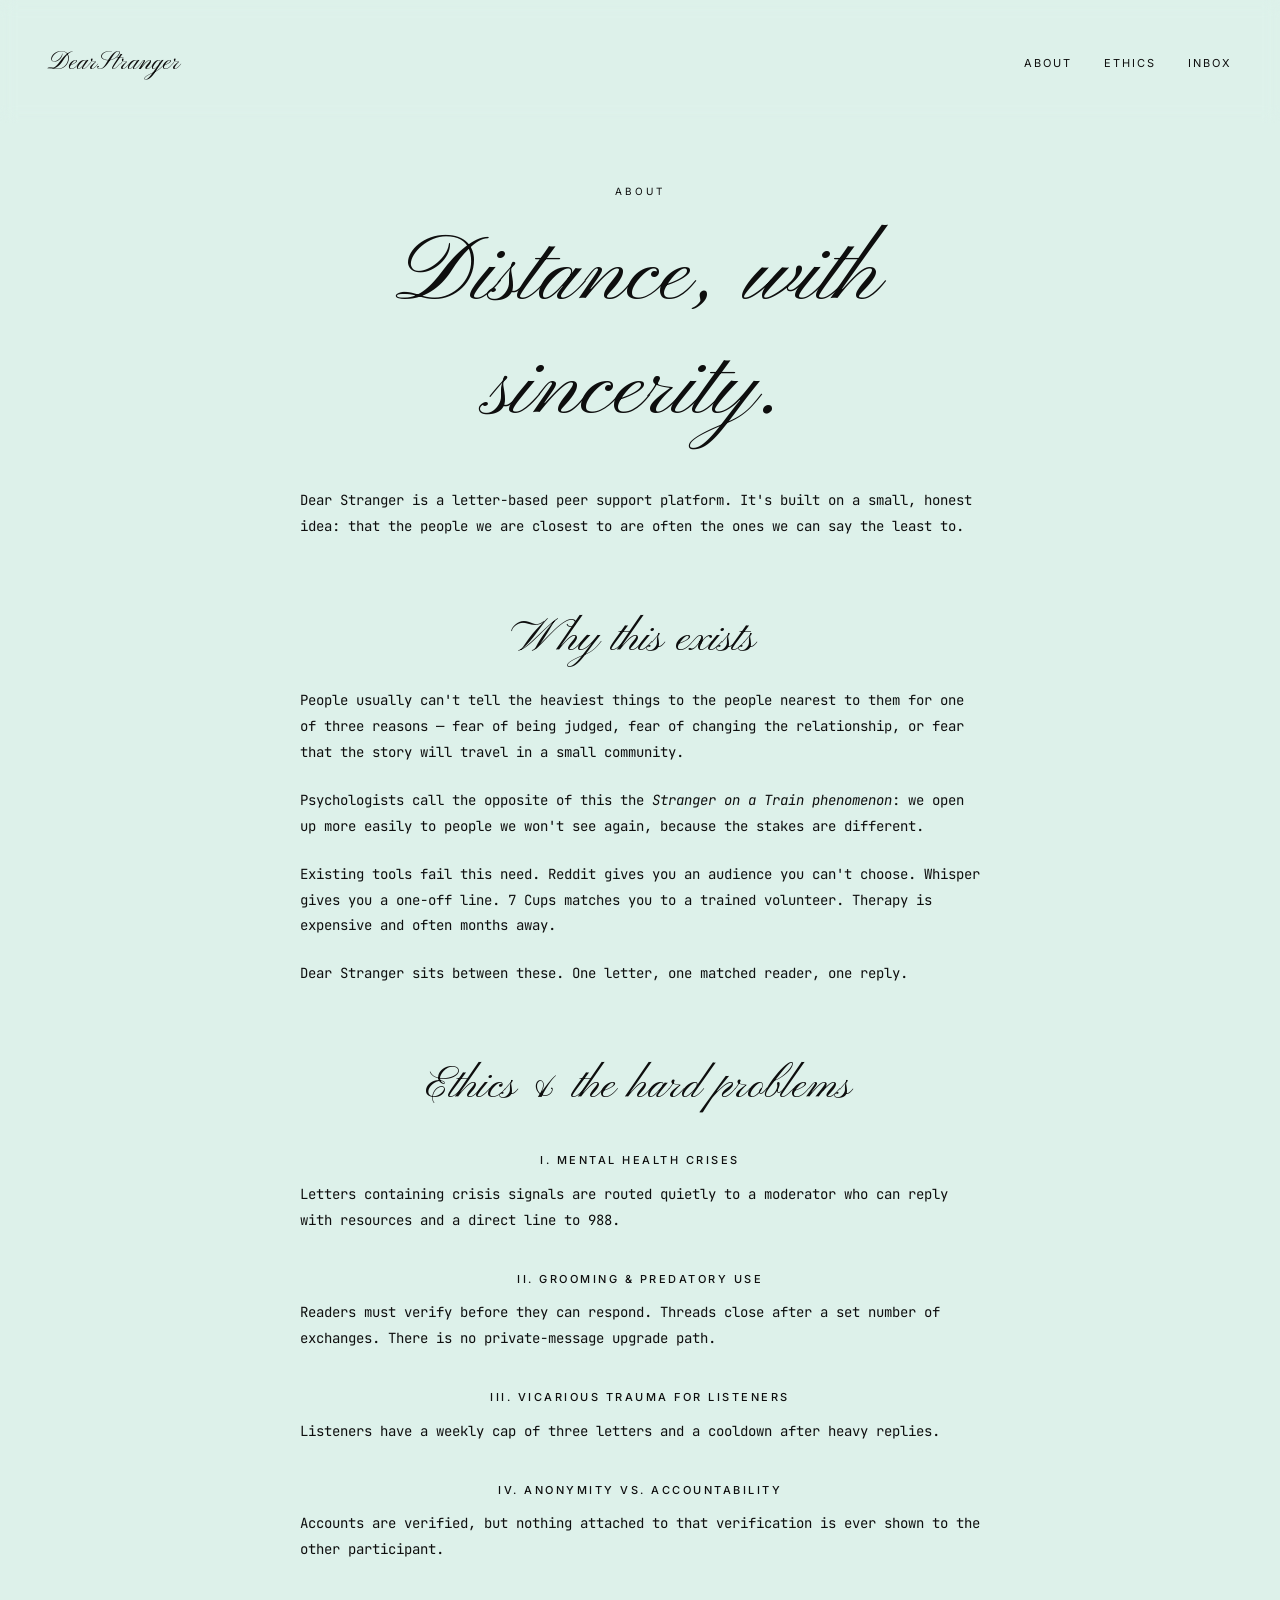
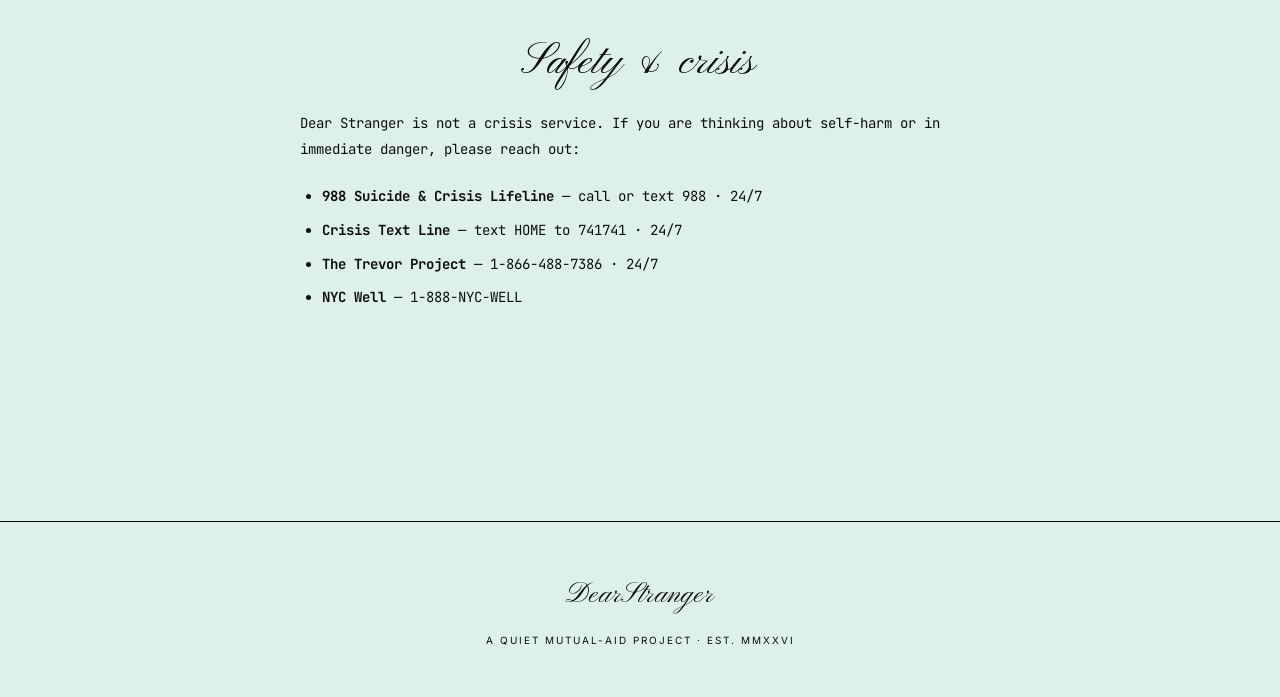
==== about.html @ 9197707f "Add files via upload add prototype%" ====
<!DOCTYPE html>
<html lang="en">
<head>
<meta charset="UTF-8">
<meta name="viewport" content="width=device-width, initial-scale=1.0">
<title>About — Dear Stranger</title>
<link rel="stylesheet" href="style.css">
</head>
<body>
<header class="site-header">
  <div class="nav-inner">
    <a href="index.html" class="brand">DearStranger</a>
    <nav class="nav-links">
      <a href="about.html">About</a>
      <a href="about.html#ethics">Ethics</a>
      <a href="inbox.html">Inbox</a>
    </nav>
  </div>
</header>

<main class="page">
  <div class="prose">
    <div class="page-eyebrow">About</div>
    <h1>Distance, with <em>sincerity</em>.</h1>

    <p>Dear Stranger is a letter-based peer support platform. It's built on a small, honest idea: that the people we are closest to are often the ones we can say the least to.</p>

    <h2>Why this <em>exists</em></h2>
    <p>People usually can't tell the heaviest things to the people nearest to them for one of three reasons — fear of being judged, fear of changing the relationship, or fear that the story will travel in a small community.</p>
    <p>Psychologists call the opposite of this the <em>Stranger on a Train phenomenon</em>: we open up more easily to people we won't see again, because the stakes are different.</p>
    <p>Existing tools fail this need. Reddit gives you an audience you can't choose. Whisper gives you a one-off line. 7 Cups matches you to a trained volunteer. Therapy is expensive and often months away.</p>
    <p>Dear Stranger sits between these. One letter, one matched reader, one reply.</p>

    <h2 id="ethics">Ethics &amp; the <em>hard</em> problems</h2>

    <h3>i. Mental health crises</h3>
    <p>Letters containing crisis signals are routed quietly to a moderator who can reply with resources and a direct line to 988.</p>

    <h3>ii. Grooming &amp; predatory use</h3>
    <p>Readers must verify before they can respond. Threads close after a set number of exchanges. There is no private-message upgrade path.</p>

    <h3>iii. Vicarious trauma for listeners</h3>
    <p>Listeners have a weekly cap of three letters and a cooldown after heavy replies.</p>

    <h3>iv. Anonymity vs. accountability</h3>
    <p>Accounts are verified, but nothing attached to that verification is ever shown to the other participant.</p>

    <h2 id="safety">Safety &amp; <em>crisis</em></h2>
    <p>Dear Stranger is not a crisis service. If you are thinking about self-harm or in immediate danger, please reach out:</p>
    <ul>
      <li><strong>988 Suicide &amp; Crisis Lifeline</strong> — call or text 988 · 24/7</li>
      <li><strong>Crisis Text Line</strong> — text HOME to 741741 · 24/7</li>
      <li><strong>The Trevor Project</strong> — 1-866-488-7386 · 24/7</li>
      <li><strong>NYC Well</strong> — 1-888-NYC-WELL</li>
    </ul>
  </div>
</main>

<footer class="site-footer">
  <div class="footer-inner">
    <div class="script-mark">DearStranger</div>
    <div>A Quiet Mutual-Aid Project · Est. MMXXVI</div>
  </div>
</footer>
</body>
</html>
---- style.css ----
/* Dear Stranger — Minimal mint + mono typewriter */

@import url('https://fonts.googleapis.com/css2?family=JetBrains+Mono:wght@300;400;500&family=Inter:wght@400;500&family=Kapakana:wght@400&display=swap');

:root {
  --mint: #DDF1EA;
  --mint-soft: #E8F5EF;
  --paper: #F8F5E9;
  --paper-warm: #F0EAD6;
  --ink: #0E0E0E;
  --ink-soft: #3A3A3A;
  --ink-faint: #7A7A7A;
  --line: #9FC6BA;
  --line-faint: #C5DCD3;
  --accent: #7A99A7;
  --accent-deep: #4F6A77;
  --mono: "JetBrains Mono", ui-monospace, monospace;
  --sans: "Inter", -apple-system, sans-serif;
  --script: "Kapakana", "Pinyon Script", cursive;
  --max: 1100px;
}

* { box-sizing: border-box; }
html, body { margin: 0; padding: 0; font-family: var(--mono); font-size: 15px; line-height: 1.7; color: var(--ink); background: var(--mint); -webkit-font-smoothing: antialiased; }
a { color: var(--ink); text-decoration: none; border-bottom: 1px solid var(--line); padding-bottom: 1px; transition: all .15s; }
a:hover { border-color: var(--accent-deep); color: var(--accent-deep); }
img, svg { max-width: 100%; display: block; }

.site-header { padding: 36px 48px 32px; position: sticky; top: 0; z-index: 10; backdrop-filter: blur(8px); }
.nav-inner { max-width: 1440px; margin: 0 auto; display: flex; justify-content: space-between; align-items: center; gap: 24px; }
.brand { font-family: var(--script); font-size: 32px; color: var(--ink); border: none; }
.nav-links { display: flex; gap: 32px; font-family: var(--sans); font-size: 11px; letter-spacing: 2px; text-transform: uppercase; }
.nav-links a { border: none; color: var(--ink); }
.nav-links a:hover { color: var(--accent-deep); }
.site-header .search { font-family: var(--sans); font-size: 11px; letter-spacing: 2px; text-transform: uppercase; color: var(--ink); border: none; }

.hero { padding: 80px 32px 120px; text-align: center; }
.hero-inner { max-width: 920px; margin: 0 auto; }
.hero h1 { font-family: var(--script); font-weight: 400; font-size: 180px; line-height: 1; margin: 40px 0 80px; color: var(--ink); letter-spacing: -2px; }
.hero p.lede { font-family: var(--mono); font-size: 15px; max-width: 640px; margin: 0 auto 72px; line-height: 1.85; }
.hero .sub-head { font-family: var(--sans); font-size: 22px; margin: 80px 0 48px; }
.hero-cta { display: flex; gap: 18px; justify-content: center; margin-bottom: 48px; flex-wrap: wrap; }
.hero-envelope { margin: 40px auto 0; max-width: 440px; }

.btn { font-family: var(--sans); font-size: 11px; letter-spacing: 2px; text-transform: uppercase; padding: 14px 28px; border: 1px solid var(--ink); background: transparent; color: var(--ink); cursor: pointer; transition: all .2s; display: inline-flex; align-items: center; gap: 10px; text-decoration: none; }
.btn:hover { background: var(--ink); color: var(--mint); }
.btn.secondary { border: 1px solid var(--line); color: var(--ink-soft); }
.btn.secondary:hover { border-color: var(--ink); color: var(--ink); background: transparent; }
.btn.ghost { border: none; border-bottom: 1px solid var(--ink); padding: 6px 2px; font-size: 10px; }
.btn.ghost:hover { border-bottom-color: var(--accent-deep); color: var(--accent-deep); background: transparent; }

.section { padding: 100px 32px; text-align: center; }
.section.alt { border-top: 1px solid var(--line); border-bottom: 1px solid var(--line); }
.section-inner { max-width: var(--max); margin: 0 auto; }
.section .kicker { font-family: var(--sans); font-size: 11px; letter-spacing: 3px; text-transform: uppercase; margin: 0 0 48px; display: inline-block; }
.section h2 { font-family: var(--script); font-weight: 400; font-size: 110px; margin: 0 0 32px; line-height: 0.95; letter-spacing: -1px; }
.section .sub { font-family: var(--mono); font-size: 14px; margin: 0 auto 80px; max-width: 560px; line-height: 1.85; }

.steps { display: grid; grid-template-columns: repeat(3, 1fr); gap: 56px; text-align: left; max-width: 900px; margin: 0 auto; }
.step .num { font-family: var(--script); font-size: 84px; line-height: 0.85; margin-bottom: 24px; display: block; }
.step h3 { font-family: var(--sans); font-size: 11px; letter-spacing: 2.5px; text-transform: uppercase; font-weight: 500; margin: 0 0 16px; }
.step p { font-family: var(--mono); font-size: 13px; line-height: 1.75; margin: 0; }

.letters-grid { display: grid; grid-template-columns: repeat(3, 1fr); gap: 28px; margin-top: 48px; text-align: left; }
.letter-card { background: var(--paper); border: 1px solid var(--line); padding: 32px 28px 24px; transition: transform .25s; cursor: pointer; display: block; }
.letter-card:nth-child(1) { background: var(--mint-soft); }
.letter-card:nth-child(2) { background: #FFF5E1; }
.letter-card:nth-child(3) { background: #EDEED5; }
.letter-card:hover { transform: translateY(-2px); }
.letter-card .tag { font-family: var(--sans); font-size: 9px; letter-spacing: 2px; text-transform: uppercase; margin-bottom: 16px; display: block; }
.letter-card blockquote { font-family: var(--script); font-size: 28px; margin: 0 0 20px; line-height: 1.2; }
.letter-card .meta { font-family: var(--sans); font-size: 9px; letter-spacing: 1.5px; text-transform: uppercase; border-top: 1px solid var(--ink); padding-top: 12px; display: flex; justify-content: space-between; }

.stationery { background: var(--paper); border: 1px solid var(--line); padding: 48px 52px; background-image: repeating-linear-gradient(to bottom, transparent 0 28px, var(--line-faint) 28px 29px); }
.stationery .salutation { font-family: var(--script); font-size: 44px; margin: 0 0 12px; line-height: 1; }
.stationery textarea { width: 100%; min-height: 300px; border: none; background: transparent; resize: vertical; font-family: var(--mono); font-size: 14px; line-height: 29px; color: var(--ink); outline: none; }
.stationery textarea::placeholder { color: var(--ink-faint); font-style: italic; }
.stationery .signature { font-family: var(--script); font-size: 36px; margin-top: 24px; text-align: right; line-height: 1; }

.filter-group { margin-bottom: 32px; }
.filter-group .label { font-family: var(--sans); font-size: 10px; letter-spacing: 2.5px; text-transform: uppercase; margin-bottom: 14px; display: flex; align-items: center; gap: 12px; }
.filter-group .label::after { content: ""; flex: 1; height: 1px; background: var(--ink); }
.chips { display: flex; flex-wrap: wrap; gap: 8px; }
.chip { font-family: var(--mono); font-size: 13px; padding: 6px 16px; border: 1px solid var(--ink); background: transparent; color: var(--ink); cursor: pointer; transition: all .15s; }
.chip:hover { background: var(--mint-soft); }
.chip.active { background: var(--ink); color: var(--mint); }

.page { max-width: var(--max); margin: 0 auto; padding: 60px 32px 100px; }
.narrow { max-width: 720px; margin: 0 auto; }
.page-eyebrow { font-family: var(--sans); font-size: 10px; letter-spacing: 3px; text-transform: uppercase; margin-bottom: 20px; text-align: center; }
.page-title { font-family: var(--script); font-weight: 400; font-size: 120px; margin: 0 0 64px; line-height: 0.95; text-align: center; letter-spacing: -1px; }
.page-title em, .hero h1 em, .section h2 em, .prose h1 em, .prose h2 em, .confirm h1 em { font-family: var(--script); font-style: normal; }

.write-layout { display: grid; grid-template-columns: 1fr 300px; gap: 56px; max-width: 1080px; margin: 48px auto 0; align-items: start; }
.write-aside { border: 1px solid var(--ink); padding: 26px 24px; font-size: 13px; position: sticky; top: 120px; }
.write-aside h4 { font-family: var(--sans); font-size: 10px; letter-spacing: 2.5px; text-transform: uppercase; font-weight: 500; margin: 0 0 16px; }
.write-aside p, .write-aside li { font-family: var(--mono); font-size: 12px; line-height: 1.65; }
.write-aside ol { padding-left: 18px; margin: 0; }
.write-aside li { margin-bottom: 10px; }
.write-actions { display: flex; justify-content: space-between; align-items: center; margin-top: 28px; padding-top: 24px; border-top: 1px solid var(--ink); }
.write-actions .count { font-family: var(--sans); font-size: 10px; letter-spacing: 2px; text-transform: uppercase; }

.tabs { display: flex; gap: 36px; border-bottom: 1px solid var(--ink); margin-bottom: 32px; justify-content: center; }
.tab { font-family: var(--sans); font-size: 10px; letter-spacing: 2.5px; padding: 14px 0; border: none; border-bottom: 1px solid transparent; color: var(--ink-faint); cursor: pointer; text-transform: uppercase; background: none; }
.tab.active { color: var(--ink); border-bottom-color: var(--ink); }
.tab .count { font-family: var(--script); font-size: 20px; color: var(--ink); margin-left: 4px; line-height: 1; }

.inbox-list { list-style: none; padding: 0; margin: 0; }
.inbox-item { display: grid; grid-template-columns: 48px 1fr auto; gap: 24px; padding: 24px 4px; border-bottom: 1px solid var(--line-faint); align-items: center; cursor: pointer; text-decoration: none; color: inherit; transition: all .15s; }
.inbox-item:hover { background: var(--mint-soft); }
.inbox-item .icon { width: 42px; height: 28px; background: var(--paper); border: 1px solid var(--ink); position: relative; }
.inbox-item .icon::before { content: ''; position: absolute; top: -1px; left: -1px; right: -1px; height: 55%; background: var(--paper-warm); clip-path: polygon(0 0, 100% 0, 50% 100%); border-bottom: 1px solid var(--ink); }
.inbox-item .body .tag-row { font-family: var(--sans); font-size: 9px; letter-spacing: 2px; text-transform: uppercase; margin-bottom: 8px; }
.inbox-item .body .preview { font-family: var(--mono); font-size: 14px; line-height: 1.5; overflow: hidden; text-overflow: ellipsis; display: -webkit-box; -webkit-line-clamp: 1; -webkit-box-orient: vertical; }
.inbox-item .when { font-family: var(--sans); font-size: 9px; letter-spacing: 1.5px; white-space: nowrap; text-transform: uppercase; }
.inbox-item.unread .icon::after { content: ''; position: absolute; right: -6px; top: -3px; width: 7px; height: 7px; background: var(--ink); border-radius: 50%; }

.read-meta { font-family: var(--sans); font-size: 10px; letter-spacing: 2px; text-transform: uppercase; margin-bottom: 28px; display: flex; gap: 12px; justify-content: space-between; padding-bottom: 18px; border-bottom: 1px solid var(--ink); }
.read-meta a { color: var(--ink); border: none; }
.received-letter { margin-bottom: 56px; }
.received-letter .body { font-family: var(--mono); font-size: 14px; line-height: 29px; white-space: pre-wrap; }
.divider-or { display: flex; align-items: center; gap: 22px; font-family: var(--script); font-size: 42px; color: var(--ink); margin: 64px 0 32px; justify-content: center; line-height: 1; }
.divider-or::before, .divider-or::after { content: ''; flex: 1; height: 1px; background: var(--ink); max-width: 200px; }

.site-footer { padding: 56px 32px 48px; border-top: 1px solid var(--ink); font-family: var(--sans); font-size: 10px; letter-spacing: 2px; margin-top: 96px; text-transform: uppercase; text-align: center; }
.footer-inner { max-width: var(--max); margin: 0 auto; display: flex; flex-direction: column; gap: 18px; align-items: center; }
.footer-inner .script-mark { font-family: var(--script); font-size: 36px; letter-spacing: 0; text-transform: none; line-height: 1; }
.footer-inner .links { display: flex; gap: 24px; flex-wrap: wrap; justify-content: center; }
.footer-inner a { border: none; color: var(--ink); }

.confirm { text-align: center; padding: 72px 32px; max-width: 640px; margin: 0 auto; }
.confirm .eyebrow { font-family: var(--sans); font-size: 10px; letter-spacing: 3px; text-transform: uppercase; margin-bottom: 32px; }
.confirm h1 { font-family: var(--script); font-size: 140px; font-weight: 400; margin: 24px 0 32px; line-height: 0.9; letter-spacing: -1px; }
.confirm p { font-family: var(--mono); font-size: 14px; margin: 0 auto 20px; line-height: 1.85; max-width: 440px; }

.prose { max-width: 680px; margin: 0 auto; }
.prose h1 { font-family: var(--script); font-weight: 400; font-size: 120px; margin: 0 0 40px; line-height: 0.95; text-align: center; letter-spacing: -1px; }
.prose h2 { font-family: var(--script); font-weight: 400; font-size: 56px; margin: 72px 0 20px; line-height: 1; text-align: center; }
.prose h3 { font-family: var(--sans); font-size: 11px; font-weight: 500; letter-spacing: 2.5px; text-transform: uppercase; margin: 36px 0 12px; text-align: center; }
.prose p { font-family: var(--mono); font-size: 14px; line-height: 1.85; margin: 0 0 22px; }
.prose ul { padding-left: 22px; }
.prose li { margin-bottom: 10px; line-height: 1.7; font-family: var(--mono); font-size: 14px; }

.envelope-art { position: relative; width: 440px; margin: 0 auto; aspect-ratio: 1.4 / 1; background: var(--paper); border: 1px solid var(--ink); overflow: hidden; }
.envelope-art::before { content: ""; position: absolute; top: -1px; left: -1px; right: -1px; height: 58%; background: var(--paper-warm); clip-path: polygon(0 0, 100% 0, 50% 100%); border-bottom: 1px solid var(--ink); }
.envelope-art::after { content: ""; position: absolute; left: 50%; top: 45%; width: 18px; height: 35%; background: linear-gradient(to bottom, var(--accent), var(--accent-deep)); transform: translateX(-50%); border-radius: 9px 9px 14px 14px; }
.envelope-art .stamp, .envelope-art .address { display: none; }

@media (max-width: 840px) {
  html, body { font-size: 14px; }
  .site-header { padding: 24px 20px 20px; }
  .nav-inner { gap: 16px; flex-wrap: wrap; }
  .nav-links { gap: 14px; font-size: 10px; }
  .hero { padding: 40px 20px 72px; }
  .hero h1 { font-size: 92px; margin: 20px 0 48px; }
  .hero .sub-head { font-size: 18px; margin: 48px 0 32px; }
  .section { padding: 64px 20px; }
  .section h2 { font-size: 64px; }
  .steps { grid-template-columns: 1fr; gap: 36px; }
  .letters-grid { grid-template-columns: 1fr; gap: 18px; }
  .write-layout { grid-template-columns: 1fr; gap: 32px; }
  .write-aside { position: static; order: -1; }
  .stationery { padding: 32px 24px; }
  .page-title { font-size: 72px; margin-bottom: 40px; }
  .prose h1 { font-size: 72px; }
  .prose h2 { font-size: 40px; }
  .confirm { padding: 48px 20px; }
  .confirm h1 { font-size: 76px; }
  .envelope-art { width: 280px; }
  .hero-cta { flex-direction: column; align-items: stretch; max-width: 280px; margin: 0 auto 36px; }
}
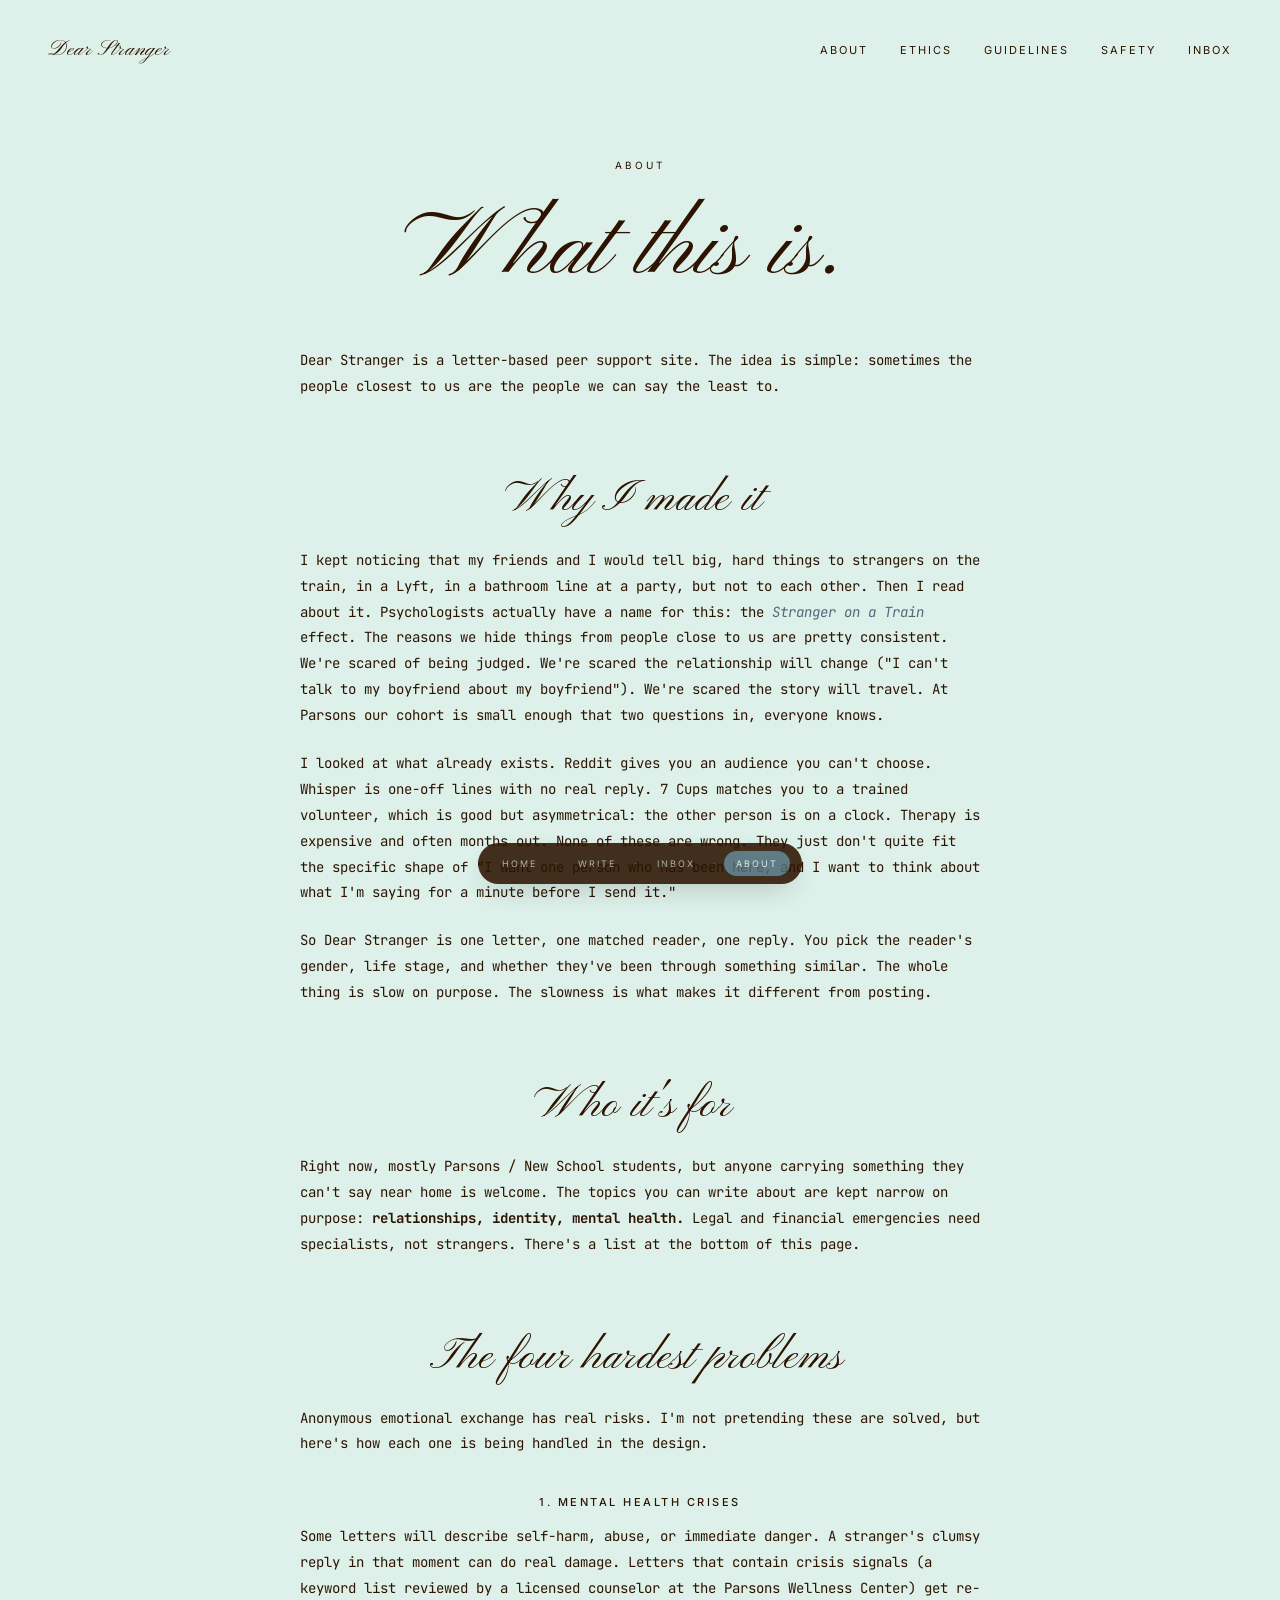
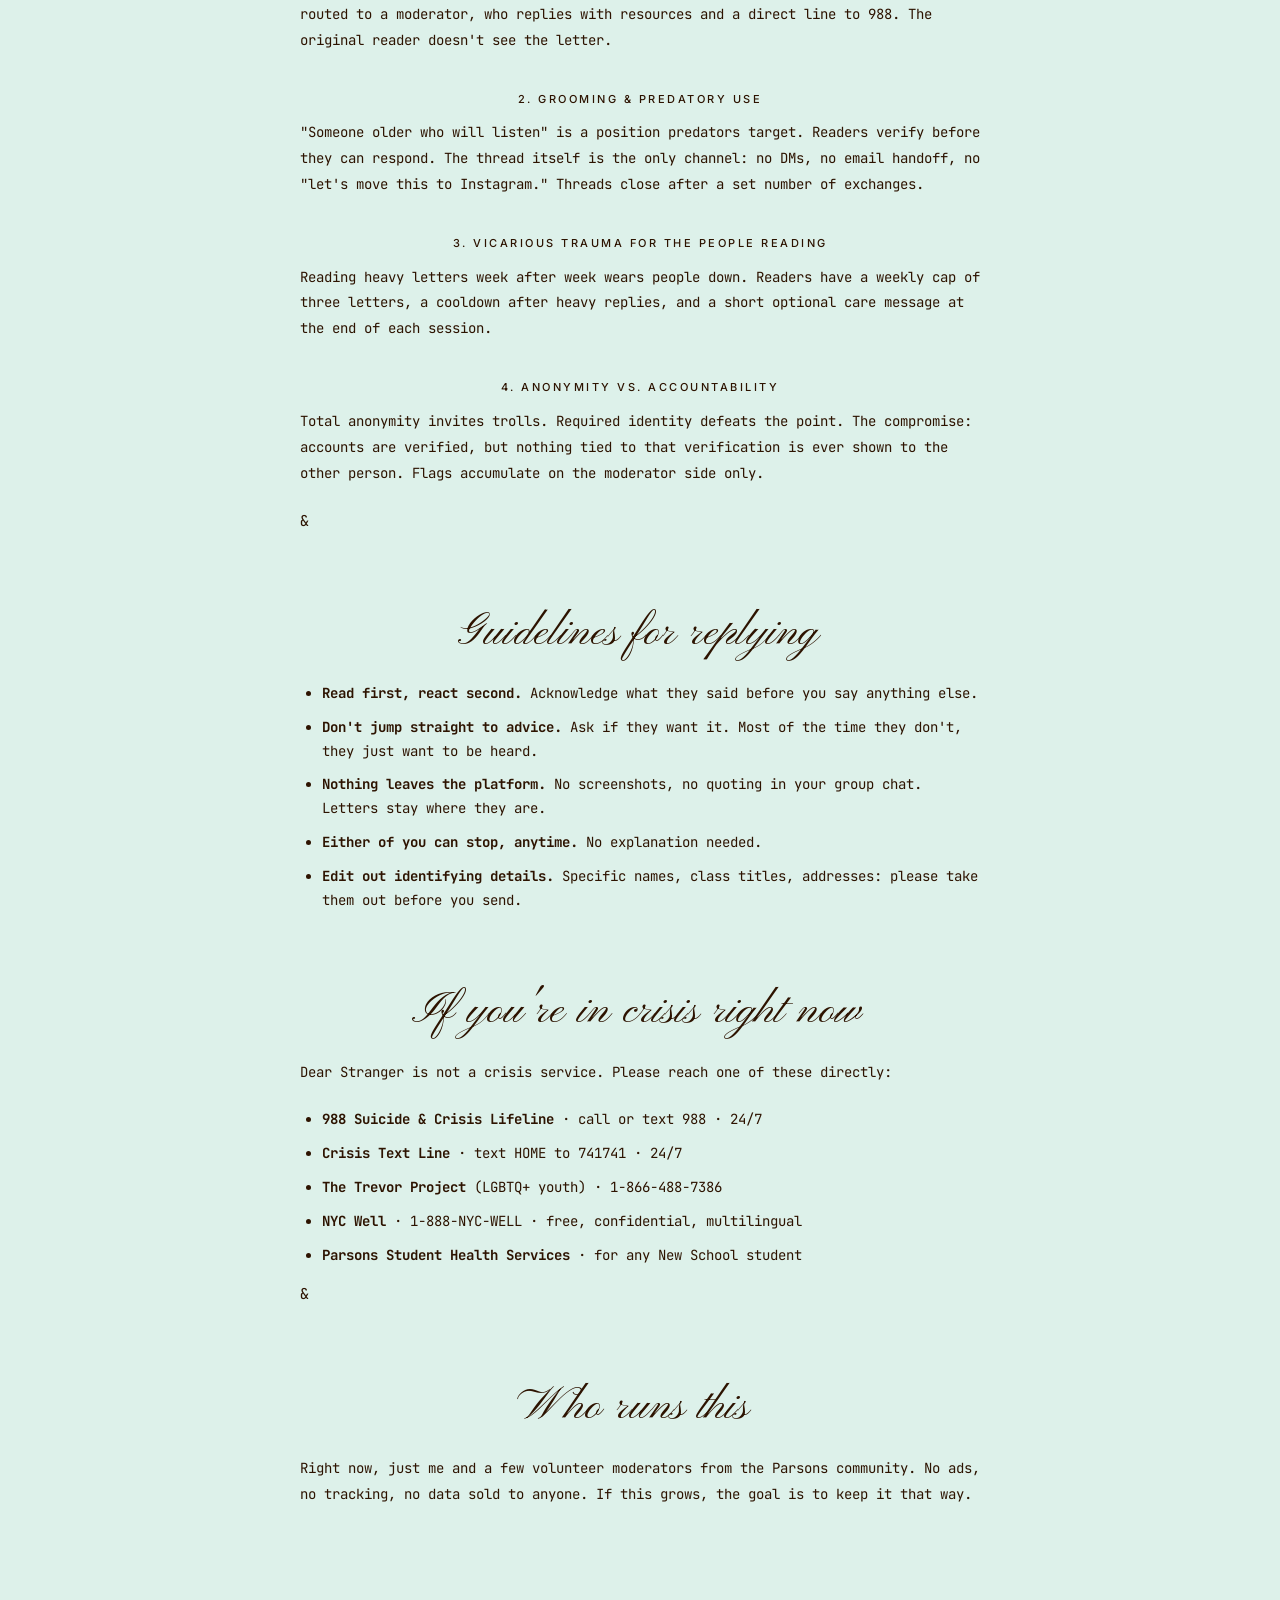
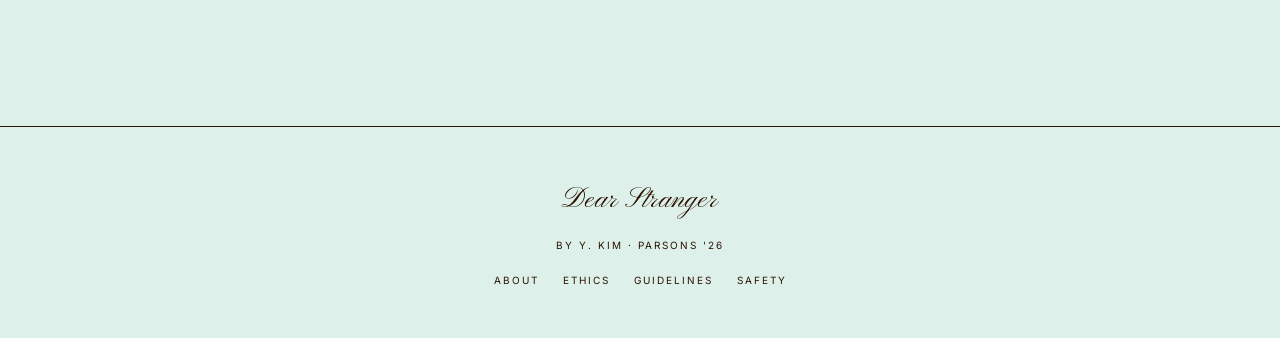
==== commit cfa4a5d8: "Revise About page content and layout Updated content and structure in the About page to improve clar" ====
--- a/about.html
+++ b/about.html
@@ -4,15 +4,18 @@
 <meta charset="UTF-8">
 <meta name="viewport" content="width=device-width, initial-scale=1.0">
 <title>About — Dear Stranger</title>
-<link rel="stylesheet" href="style.css">
+<link rel="stylesheet" href="style.css?v=100">
 </head>
 <body>
+
 <header class="site-header">
   <div class="nav-inner">
-    <a href="index.html" class="brand">DearStranger</a>
+    <a href="index.html" class="brand">Dear Stranger</a>
     <nav class="nav-links">
       <a href="about.html">About</a>
       <a href="about.html#ethics">Ethics</a>
+      <a href="about.html#guidelines">Guidelines</a>
+      <a href="about.html#safety">Safety</a>
       <a href="inbox.html">Inbox</a>
     </nav>
   </div>
@@ -20,47 +23,146 @@
 
 <main class="page">
   <div class="prose">
-    <div class="page-eyebrow">About</div>
-    <h1>Distance, with <em>sincerity</em>.</h1>
+    <div class="page-eyebrow"><span>About</span></div>
+    <h1>What this <em>is</em>.</h1>
 
-    <p>Dear Stranger is a letter-based peer support platform. It's built on a small, honest idea: that the people we are closest to are often the ones we can say the least to.</p>
+    <p>
+      Dear Stranger is a letter-based peer support site. The idea is simple:
+      sometimes the people closest to us are the people we can say the least
+      to.
+    </p>
 
-    <h2>Why this <em>exists</em></h2>
-    <p>People usually can't tell the heaviest things to the people nearest to them for one of three reasons — fear of being judged, fear of changing the relationship, or fear that the story will travel in a small community.</p>
-    <p>Psychologists call the opposite of this the <em>Stranger on a Train phenomenon</em>: we open up more easily to people we won't see again, because the stakes are different.</p>
-    <p>Existing tools fail this need. Reddit gives you an audience you can't choose. Whisper gives you a one-off line. 7 Cups matches you to a trained volunteer. Therapy is expensive and often months away.</p>
-    <p>Dear Stranger sits between these. One letter, one matched reader, one reply.</p>
+    <h2>Why I made it</h2>
+    <p>
+      I kept noticing that my friends and I would tell big, hard things to
+      strangers on the train, in a Lyft, in a bathroom line at a party, but
+      not to each other. Then I read about it. Psychologists actually have a
+      name for this: the <em>Stranger on a Train</em> effect. The reasons we
+      hide things from people close to us are pretty consistent. We're scared
+      of being judged. We're scared the relationship will change ("I can't
+      talk to my boyfriend about my boyfriend"). We're scared the story will
+      travel. At Parsons our cohort is small enough that two questions in,
+      everyone knows.
+    </p>
+    <p>
+      I looked at what already exists. Reddit gives you an audience you
+      can't choose. Whisper is one-off lines with no real reply. 7 Cups
+      matches you to a trained volunteer, which is good but asymmetrical:
+      the other person is on a clock. Therapy is expensive and often months
+      out. None of these are wrong. They just don't quite fit the specific
+      shape of "I want one person who has been here, and I want to think
+      about what I'm saying for a minute before I send it."
+    </p>
+    <p>
+      So Dear Stranger is one letter, one matched reader, one reply. You
+      pick the reader's gender, life stage, and whether they've been through
+      something similar. The whole thing is slow on purpose. The slowness is
+      what makes it different from posting.
+    </p>
 
-    <h2 id="ethics">Ethics &amp; the <em>hard</em> problems</h2>
+    <h2>Who it's for</h2>
+    <p>
+      Right now, mostly Parsons / New School students, but anyone carrying
+      something they can't say near home is welcome. The topics you can
+      write about are kept narrow on purpose: <strong>relationships,
+      identity, mental health.</strong> Legal and financial emergencies
+      need specialists, not strangers. There's a list at the bottom of this
+      page.
+    </p>
 
-    <h3>i. Mental health crises</h3>
-    <p>Letters containing crisis signals are routed quietly to a moderator who can reply with resources and a direct line to 988.</p>
+    <h2 id="ethics">The four hardest problems</h2>
+    <p>
+      Anonymous emotional exchange has real risks. I'm not pretending these
+      are solved, but here's how each one is being handled in the design.
+    </p>
 
-    <h3>ii. Grooming &amp; predatory use</h3>
-    <p>Readers must verify before they can respond. Threads close after a set number of exchanges. There is no private-message upgrade path.</p>
+    <h3>1. Mental health crises</h3>
+    <p>
+      Some letters will describe self-harm, abuse, or immediate danger. A
+      stranger's clumsy reply in that moment can do real damage. Letters
+      that contain crisis signals (a keyword list reviewed by a licensed
+      counselor at the Parsons Wellness Center) get re-routed to a
+      moderator, who replies with resources and a direct line to 988. The
+      original reader doesn't see the letter.
+    </p>
 
-    <h3>iii. Vicarious trauma for listeners</h3>
-    <p>Listeners have a weekly cap of three letters and a cooldown after heavy replies.</p>
+    <h3>2. Grooming &amp; predatory use</h3>
+    <p>
+      "Someone older who will listen" is a position predators target.
+      Readers verify before they can respond. The thread itself is the only
+      channel: no DMs, no email handoff, no "let's move this to Instagram."
+      Threads close after a set number of exchanges.
+    </p>
 
-    <h3>iv. Anonymity vs. accountability</h3>
-    <p>Accounts are verified, but nothing attached to that verification is ever shown to the other participant.</p>
+    <h3>3. Vicarious trauma for the people reading</h3>
+    <p>
+      Reading heavy letters week after week wears people down. Readers have
+      a weekly cap of three letters, a cooldown after heavy replies, and a
+      short optional care message at the end of each session.
+    </p>
 
-    <h2 id="safety">Safety &amp; <em>crisis</em></h2>
-    <p>Dear Stranger is not a crisis service. If you are thinking about self-harm or in immediate danger, please reach out:</p>
+    <h3>4. Anonymity vs. accountability</h3>
+    <p>
+      Total anonymity invites trolls. Required identity defeats the point.
+      The compromise: accounts are verified, but nothing tied to that
+      verification is ever shown to the other person. Flags accumulate on
+      the moderator side only.
+    </p>
+
+    <div class="ornament">&amp;</div>
+
+    <h2 id="guidelines">Guidelines for replying</h2>
     <ul>
-      <li><strong>988 Suicide &amp; Crisis Lifeline</strong> — call or text 988 · 24/7</li>
-      <li><strong>Crisis Text Line</strong> — text HOME to 741741 · 24/7</li>
-      <li><strong>The Trevor Project</strong> — 1-866-488-7386 · 24/7</li>
-      <li><strong>NYC Well</strong> — 1-888-NYC-WELL</li>
+      <li><strong>Read first, react second.</strong> Acknowledge what they said before you say anything else.</li>
+      <li><strong>Don't jump straight to advice.</strong> Ask if they want it. Most of the time they don't, they just want to be heard.</li>
+      <li><strong>Nothing leaves the platform.</strong> No screenshots, no quoting in your group chat. Letters stay where they are.</li>
+      <li><strong>Either of you can stop, anytime.</strong> No explanation needed.</li>
+      <li><strong>Edit out identifying details.</strong> Specific names, class titles, addresses: please take them out before you send.</li>
     </ul>
+
+    <h2 id="safety">If you're in crisis right now</h2>
+    <p>
+      Dear Stranger is not a crisis service. Please reach one of these
+      directly:
+    </p>
+    <ul>
+      <li><strong>988 Suicide &amp; Crisis Lifeline</strong> · call or text 988 · 24/7</li>
+      <li><strong>Crisis Text Line</strong> · text HOME to 741741 · 24/7</li>
+      <li><strong>The Trevor Project</strong> (LGBTQ+ youth) · 1-866-488-7386</li>
+      <li><strong>NYC Well</strong> · 1-888-NYC-WELL · free, confidential, multilingual</li>
+      <li><strong>Parsons Student Health Services</strong> · for any New School student</li>
+    </ul>
+
+    <div class="ornament">&amp;</div>
+
+    <h2>Who runs this</h2>
+    <p>
+      Right now, just me and a few volunteer moderators from the Parsons
+      community. No ads, no tracking, no data sold to anyone. If this grows,
+      the goal is to keep it that way.
+    </p>
   </div>
 </main>
 
 <footer class="site-footer">
   <div class="footer-inner">
-    <div class="script-mark">DearStranger</div>
-    <div>A Quiet Mutual-Aid Project · Est. MMXXVI</div>
+    <div class="script-mark">Dear Stranger</div>
+    <div>By Y. Kim · Parsons '26</div>
+    <div class="links">
+      <a href="about.html">About</a>
+      <a href="about.html#ethics">Ethics</a>
+      <a href="about.html#guidelines">Guidelines</a>
+      <a href="about.html#safety">Safety</a>
+    </div>
   </div>
 </footer>
+
+<nav class="proto-bar">
+  <a href="index.html">Home</a><span class="sep">·</span>
+  <a href="write.html">Write</a><span class="sep">·</span>
+  <a href="inbox.html">Inbox</a><span class="sep">·</span>
+  <a href="about.html" class="current">About</a>
+</nav>
+
 </body>
-</html>+</html>
--- a/style.css
+++ b/style.css
@@ -1,4 +1,7 @@
-/* Dear Stranger — Minimal mint + mono typewriter */
+/* =========================================================
+   Dear Stranger — Minimal mint + mono typewriter
+   Type: Kapakana (script) · JetBrains Mono (body) · Inter (UI)
+   ========================================================= */
 
 @import url('https://fonts.googleapis.com/css2?family=JetBrains+Mono:wght@300;400;500&family=Inter:wght@400;500&family=Kapakana:wght@400&display=swap');
 
@@ -7,165 +10,843 @@
   --mint-soft: #E8F5EF;
   --paper: #F8F5E9;
   --paper-warm: #F0EAD6;
-  --ink: #0E0E0E;
+  --ink: #2D1300;
   --ink-soft: #3A3A3A;
   --ink-faint: #7A7A7A;
+  --ink-whisper: #B0B0B0;
   --line: #9FC6BA;
   --line-faint: #C5DCD3;
   --accent: #7A99A7;
   --accent-deep: #4F6A77;
-  --mono: "JetBrains Mono", ui-monospace, monospace;
-  --sans: "Inter", -apple-system, sans-serif;
+
+  --mono: "JetBrains Mono", ui-monospace, "Courier New", monospace;
+  --sans: "Inter", -apple-system, BlinkMacSystemFont, sans-serif;
   --script: "Kapakana", "Pinyon Script", cursive;
+
   --max: 1100px;
 }
 
 * { box-sizing: border-box; }
-html, body { margin: 0; padding: 0; font-family: var(--mono); font-size: 15px; line-height: 1.7; color: var(--ink); background: var(--mint); -webkit-font-smoothing: antialiased; }
+
+html, body {
+  margin: 0;
+  padding: 0;
+  font-family: var(--mono);
+  font-size: 15px;
+  line-height: 1.7;
+  color: var(--ink);
+  background-color: var(--mint);
+  -webkit-font-smoothing: antialiased;
+  text-rendering: optimizeLegibility;
+}
+
 a { color: var(--ink); text-decoration: none; border-bottom: 1px solid var(--line); padding-bottom: 1px; transition: all .15s; }
 a:hover { border-color: var(--accent-deep); color: var(--accent-deep); }
+
 img, svg { max-width: 100%; display: block; }
 
-.site-header { padding: 36px 48px 32px; position: sticky; top: 0; z-index: 10; backdrop-filter: blur(8px); }
-.nav-inner { max-width: 1440px; margin: 0 auto; display: flex; justify-content: space-between; align-items: center; gap: 24px; }
-.brand { font-family: var(--script); font-size: 32px; color: var(--ink); border: none; }
-.nav-links { display: flex; gap: 32px; font-family: var(--sans); font-size: 11px; letter-spacing: 2px; text-transform: uppercase; }
+/* =========================================================
+   Header — minimal, all caps sans
+   ========================================================= */
+.site-header {
+  padding: 36px 48px 32px;
+  background: transparent;
+  position: sticky;
+  top: 0;
+  z-index: 10;
+  backdrop-filter: blur(8px);
+  -webkit-backdrop-filter: blur(8px);
+}
+.nav-inner {
+  max-width: 1440px;
+  margin: 0 auto;
+  display: flex;
+  justify-content: space-between;
+  align-items: center;
+  gap: 24px;
+}
+.brand {
+  font-family: var(--script);
+  font-size: 28px;
+  letter-spacing: 0;
+  text-transform: none;
+  color: var(--ink);
+  border: none;
+  font-weight: 400;
+  line-height: 1;
+  text-decoration: none;
+}
+.brand:hover { color: var(--accent-deep); }
+.nav-links {
+  display: flex;
+  gap: 32px;
+  font-family: var(--sans);
+  font-size: 11px;
+  letter-spacing: 2px;
+  text-transform: uppercase;
+  font-weight: 400;
+}
 .nav-links a { border: none; color: var(--ink); }
 .nav-links a:hover { color: var(--accent-deep); }
-.site-header .search { font-family: var(--sans); font-size: 11px; letter-spacing: 2px; text-transform: uppercase; color: var(--ink); border: none; }
-
-.hero { padding: 80px 32px 120px; text-align: center; }
+.site-header .search {
+  font-family: var(--sans);
+  font-size: 11px;
+  letter-spacing: 2px;
+  text-transform: uppercase;
+  color: var(--ink);
+  border: none;
+}
+
+/* =========================================================
+   Hero — maximum minimal
+   ========================================================= */
+.hero {
+  padding: 80px 32px 120px;
+  text-align: center;
+  position: relative;
+}
 .hero-inner { max-width: 920px; margin: 0 auto; }
-.hero h1 { font-family: var(--script); font-weight: 400; font-size: 180px; line-height: 1; margin: 40px 0 80px; color: var(--ink); letter-spacing: -2px; }
-.hero p.lede { font-family: var(--mono); font-size: 15px; max-width: 640px; margin: 0 auto 72px; line-height: 1.85; }
-.hero .sub-head { font-family: var(--sans); font-size: 22px; margin: 80px 0 48px; }
-.hero-cta { display: flex; gap: 18px; justify-content: center; margin-bottom: 48px; flex-wrap: wrap; }
-.hero-envelope { margin: 40px auto 0; max-width: 440px; }
-
-.btn { font-family: var(--sans); font-size: 11px; letter-spacing: 2px; text-transform: uppercase; padding: 14px 28px; border: 1px solid var(--ink); background: transparent; color: var(--ink); cursor: pointer; transition: all .2s; display: inline-flex; align-items: center; gap: 10px; text-decoration: none; }
+
+.hero .eyebrow {
+  font-family: var(--sans);
+  font-size: 11px;
+  letter-spacing: 3px;
+  text-transform: uppercase;
+  color: var(--ink);
+  margin-bottom: 60px;
+  display: none;
+}
+
+.hero h1 {
+  font-family: var(--script);
+  font-weight: 400;
+  font-size: 180px;
+  line-height: 1;
+  margin: 40px 0 80px;
+  color: var(--ink);
+  letter-spacing: -2px;
+}
+.hero h1 em {
+  font-family: var(--script);
+  font-style: normal;
+}
+
+.hero .tagline { display: none; }
+
+.hero p.lede {
+  font-family: var(--mono);
+  font-size: 15px;
+  color: var(--ink);
+  max-width: 640px;
+  margin: 0 auto 72px;
+  line-height: 1.85;
+  font-weight: 400;
+}
+
+.hero .sub-head {
+  font-family: var(--sans);
+  font-size: 22px;
+  color: var(--ink);
+  font-weight: 400;
+  margin: 80px 0 48px;
+  letter-spacing: -0.3px;
+}
+
+.hero-cta {
+  display: flex;
+  gap: 18px;
+  flex-wrap: wrap;
+  justify-content: center;
+  margin-bottom: 48px;
+}
+
+.hero-envelope {
+  margin: 40px auto 0;
+  max-width: 440px;
+}
+
+.hero-meta { display: none; }
+
+/* =========================================================
+   Buttons — minimal text links or thin borders
+   ========================================================= */
+.btn {
+  font-family: var(--sans);
+  font-size: 11px;
+  letter-spacing: 2px;
+  text-transform: uppercase;
+  padding: 14px 28px;
+  border-radius: 0;
+  border: 1px solid var(--ink);
+  background: transparent;
+  color: var(--ink);
+  cursor: pointer;
+  transition: all .2s ease;
+  display: inline-flex;
+  align-items: center;
+  gap: 10px;
+  text-decoration: none;
+  font-weight: 400;
+}
 .btn:hover { background: var(--ink); color: var(--mint); }
 .btn.secondary { border: 1px solid var(--line); color: var(--ink-soft); }
 .btn.secondary:hover { border-color: var(--ink); color: var(--ink); background: transparent; }
-.btn.ghost { border: none; border-bottom: 1px solid var(--ink); padding: 6px 2px; font-size: 10px; }
+.btn.ghost {
+  background: transparent;
+  color: var(--ink-soft);
+  border: none;
+  border-bottom: 1px solid var(--ink);
+  padding: 6px 2px;
+  letter-spacing: 2px;
+  font-size: 10px;
+}
 .btn.ghost:hover { border-bottom-color: var(--accent-deep); color: var(--accent-deep); background: transparent; }
 
+/* =========================================================
+   Sections
+   ========================================================= */
 .section { padding: 100px 32px; text-align: center; }
 .section.alt { border-top: 1px solid var(--line); border-bottom: 1px solid var(--line); }
 .section-inner { max-width: var(--max); margin: 0 auto; }
-.section .kicker { font-family: var(--sans); font-size: 11px; letter-spacing: 3px; text-transform: uppercase; margin: 0 0 48px; display: inline-block; }
-.section h2 { font-family: var(--script); font-weight: 400; font-size: 110px; margin: 0 0 32px; line-height: 0.95; letter-spacing: -1px; }
-.section .sub { font-family: var(--mono); font-size: 14px; margin: 0 auto 80px; max-width: 560px; line-height: 1.85; }
-
+
+.section .kicker {
+  font-family: var(--sans);
+  font-size: 11px;
+  letter-spacing: 3px;
+  text-transform: uppercase;
+  color: var(--ink);
+  margin: 0 0 48px;
+  font-weight: 400;
+  display: inline-block;
+}
+.section h2 {
+  font-family: var(--script);
+  font-weight: 400;
+  font-size: 110px;
+  margin: 0 0 32px;
+  line-height: 0.95;
+  color: var(--ink);
+  letter-spacing: -1px;
+}
+.section h2 em { font-family: var(--script); font-style: normal; }
+.section .sub {
+  font-family: var(--mono);
+  font-size: 14px;
+  color: var(--ink);
+  margin: 0 auto 80px;
+  max-width: 560px;
+  line-height: 1.85;
+  font-weight: 400;
+}
+
+/* Steps */
 .steps { display: grid; grid-template-columns: repeat(3, 1fr); gap: 56px; text-align: left; max-width: 900px; margin: 0 auto; }
-.step .num { font-family: var(--script); font-size: 84px; line-height: 0.85; margin-bottom: 24px; display: block; }
-.step h3 { font-family: var(--sans); font-size: 11px; letter-spacing: 2.5px; text-transform: uppercase; font-weight: 500; margin: 0 0 16px; }
-.step p { font-family: var(--mono); font-size: 13px; line-height: 1.75; margin: 0; }
-
-.letters-grid { display: grid; grid-template-columns: repeat(3, 1fr); gap: 28px; margin-top: 48px; text-align: left; }
-.letter-card { background: var(--paper); border: 1px solid var(--line); padding: 32px 28px 24px; transition: transform .25s; cursor: pointer; display: block; }
+.step { padding: 0; position: relative; }
+.step .num {
+  font-family: var(--script);
+  font-size: 84px;
+  color: var(--ink);
+  line-height: 0.85;
+  margin-bottom: 24px;
+  display: block;
+  font-weight: 400;
+}
+.step h3 {
+  font-family: var(--sans);
+  font-size: 11px;
+  letter-spacing: 2.5px;
+  text-transform: uppercase;
+  font-weight: 500;
+  margin: 0 0 16px;
+  color: var(--ink);
+}
+.step p {
+  font-family: var(--mono);
+  font-size: 13px;
+  color: var(--ink);
+  margin: 0;
+  line-height: 1.75;
+  font-weight: 400;
+}
+
+/* =========================================================
+   Letter cards — minimal pastel tea-card feel
+   ========================================================= */
+.letters-grid {
+  display: grid;
+  grid-template-columns: repeat(3, 1fr);
+  gap: 28px;
+  margin-top: 48px;
+  text-align: left;
+}
+.letter-card {
+  background: var(--paper);
+  border: 1px solid var(--line);
+  padding: 32px 28px 24px;
+  position: relative;
+  transition: all .25s ease;
+  cursor: pointer;
+  display: block;
+  border-radius: 0;
+}
 .letter-card:nth-child(1) { background: var(--mint-soft); }
 .letter-card:nth-child(2) { background: #FFF5E1; }
 .letter-card:nth-child(3) { background: #EDEED5; }
-.letter-card:hover { transform: translateY(-2px); }
-.letter-card .tag { font-family: var(--sans); font-size: 9px; letter-spacing: 2px; text-transform: uppercase; margin-bottom: 16px; display: block; }
-.letter-card blockquote { font-family: var(--script); font-size: 28px; margin: 0 0 20px; line-height: 1.2; }
-.letter-card .meta { font-family: var(--sans); font-size: 9px; letter-spacing: 1.5px; text-transform: uppercase; border-top: 1px solid var(--ink); padding-top: 12px; display: flex; justify-content: space-between; }
-
-.stationery { background: var(--paper); border: 1px solid var(--line); padding: 48px 52px; background-image: repeating-linear-gradient(to bottom, transparent 0 28px, var(--line-faint) 28px 29px); }
-.stationery .salutation { font-family: var(--script); font-size: 44px; margin: 0 0 12px; line-height: 1; }
-.stationery textarea { width: 100%; min-height: 300px; border: none; background: transparent; resize: vertical; font-family: var(--mono); font-size: 14px; line-height: 29px; color: var(--ink); outline: none; }
+.letter-card:hover {
+  transform: translateY(-2px);
+}
+.letter-card .tag {
+  font-family: var(--sans);
+  font-size: 9px;
+  letter-spacing: 2px;
+  text-transform: uppercase;
+  color: var(--ink);
+  margin-bottom: 16px;
+  display: block;
+  font-weight: 400;
+}
+.letter-card blockquote {
+  font-family: var(--script);
+  font-size: 28px;
+  color: var(--ink);
+  margin: 0 0 20px;
+  line-height: 1.2;
+  font-weight: 400;
+}
+.letter-card .meta {
+  font-family: var(--sans);
+  font-size: 9px;
+  color: var(--ink);
+  letter-spacing: 1.5px;
+  text-transform: uppercase;
+  border-top: 1px solid var(--ink);
+  padding-top: 12px;
+  display: flex;
+  justify-content: space-between;
+  font-weight: 400;
+}
+
+/* =========================================================
+   Stationery
+   ========================================================= */
+.stationery {
+  background: var(--paper);
+  border: 1px solid var(--line);
+  padding: 48px 52px;
+  position: relative;
+  background-image: repeating-linear-gradient(
+    to bottom,
+    transparent 0 28px,
+    var(--line-faint) 28px 29px
+  );
+}
+.stationery .salutation {
+  font-family: var(--script);
+  font-size: 44px;
+  color: var(--ink);
+  margin: 0 0 12px;
+  line-height: 1;
+}
+.stationery textarea {
+  width: 100%;
+  min-height: 300px;
+  border: none;
+  background: transparent;
+  resize: vertical;
+  font-family: var(--mono);
+  font-size: 14px;
+  line-height: 29px;
+  color: var(--ink);
+  outline: none;
+  padding: 0;
+}
 .stationery textarea::placeholder { color: var(--ink-faint); font-style: italic; }
-.stationery .signature { font-family: var(--script); font-size: 36px; margin-top: 24px; text-align: right; line-height: 1; }
-
+.stationery .signature {
+  font-family: var(--script);
+  font-size: 36px;
+  color: var(--ink);
+  margin-top: 24px;
+  text-align: right;
+  line-height: 1;
+}
+
+/* =========================================================
+   Filter chips — no borders, just text
+   ========================================================= */
 .filter-group { margin-bottom: 32px; }
-.filter-group .label { font-family: var(--sans); font-size: 10px; letter-spacing: 2.5px; text-transform: uppercase; margin-bottom: 14px; display: flex; align-items: center; gap: 12px; }
+.filter-group .label {
+  font-family: var(--sans);
+  font-size: 10px;
+  letter-spacing: 2.5px;
+  text-transform: uppercase;
+  color: var(--ink);
+  margin-bottom: 14px;
+  display: flex;
+  align-items: center;
+  gap: 12px;
+  font-weight: 400;
+}
 .filter-group .label::after { content: ""; flex: 1; height: 1px; background: var(--ink); }
+
 .chips { display: flex; flex-wrap: wrap; gap: 8px; }
-.chip { font-family: var(--mono); font-size: 13px; padding: 6px 16px; border: 1px solid var(--ink); background: transparent; color: var(--ink); cursor: pointer; transition: all .15s; }
+.chip {
+  font-family: var(--mono);
+  font-size: 13px;
+  padding: 6px 16px;
+  border: 1px solid var(--ink);
+  border-radius: 0;
+  background: transparent;
+  color: var(--ink);
+  cursor: pointer;
+  transition: all .15s;
+  font-weight: 400;
+}
 .chip:hover { background: var(--mint-soft); }
 .chip.active { background: var(--ink); color: var(--mint); }
 
+/* =========================================================
+   Layout
+   ========================================================= */
 .page { max-width: var(--max); margin: 0 auto; padding: 60px 32px 100px; }
 .narrow { max-width: 720px; margin: 0 auto; }
-.page-eyebrow { font-family: var(--sans); font-size: 10px; letter-spacing: 3px; text-transform: uppercase; margin-bottom: 20px; text-align: center; }
-.page-title { font-family: var(--script); font-weight: 400; font-size: 120px; margin: 0 0 64px; line-height: 0.95; text-align: center; letter-spacing: -1px; }
-.page-title em, .hero h1 em, .section h2 em, .prose h1 em, .prose h2 em, .confirm h1 em { font-family: var(--script); font-style: normal; }
-
-.write-layout { display: grid; grid-template-columns: 1fr 300px; gap: 56px; max-width: 1080px; margin: 48px auto 0; align-items: start; }
-.write-aside { border: 1px solid var(--ink); padding: 26px 24px; font-size: 13px; position: sticky; top: 120px; }
-.write-aside h4 { font-family: var(--sans); font-size: 10px; letter-spacing: 2.5px; text-transform: uppercase; font-weight: 500; margin: 0 0 16px; }
-.write-aside p, .write-aside li { font-family: var(--mono); font-size: 12px; line-height: 1.65; }
-.write-aside ol { padding-left: 18px; margin: 0; }
-.write-aside li { margin-bottom: 10px; }
-.write-actions { display: flex; justify-content: space-between; align-items: center; margin-top: 28px; padding-top: 24px; border-top: 1px solid var(--ink); }
-.write-actions .count { font-family: var(--sans); font-size: 10px; letter-spacing: 2px; text-transform: uppercase; }
-
+
+.page-eyebrow {
+  font-family: var(--sans);
+  font-size: 10px;
+  letter-spacing: 3px;
+  text-transform: uppercase;
+  color: var(--ink);
+  margin-bottom: 20px;
+  text-align: center;
+  font-weight: 400;
+}
+.page-title {
+  font-family: var(--script);
+  font-weight: 400;
+  font-size: 120px;
+  margin: 0 0 64px;
+  line-height: 0.95;
+  text-align: center;
+  color: var(--ink);
+  letter-spacing: -1px;
+}
+.page-title em { font-family: var(--script); font-style: normal; }
+
+.write-layout {
+  display: grid;
+  grid-template-columns: 1fr 300px;
+  gap: 56px;
+  max-width: 1080px;
+  margin: 48px auto 0;
+  align-items: start;
+}
+.write-aside {
+  background: transparent;
+  border: 1px solid var(--ink);
+  padding: 26px 24px;
+  border-radius: 0;
+  font-size: 13px;
+  position: sticky;
+  top: 120px;
+}
+.write-aside h4 {
+  font-family: var(--sans);
+  font-size: 10px;
+  letter-spacing: 2.5px;
+  text-transform: uppercase;
+  font-weight: 500;
+  margin: 0 0 16px;
+}
+.write-aside p { color: var(--ink); margin: 0 0 12px; line-height: 1.7; font-family: var(--mono); font-size: 12px; }
+.write-aside ol { padding-left: 18px; color: var(--ink); margin: 0; }
+.write-aside li { margin-bottom: 10px; font-size: 12px; line-height: 1.65; font-family: var(--mono); }
+
+.write-actions {
+  display: flex;
+  justify-content: space-between;
+  align-items: center;
+  margin-top: 28px;
+  padding-top: 24px;
+  border-top: 1px solid var(--ink);
+}
+.write-actions .count {
+  font-family: var(--sans);
+  font-size: 10px;
+  letter-spacing: 2px;
+  text-transform: uppercase;
+  color: var(--ink);
+}
+
+/* =========================================================
+   Inbox
+   ========================================================= */
 .tabs { display: flex; gap: 36px; border-bottom: 1px solid var(--ink); margin-bottom: 32px; justify-content: center; }
-.tab { font-family: var(--sans); font-size: 10px; letter-spacing: 2.5px; padding: 14px 0; border: none; border-bottom: 1px solid transparent; color: var(--ink-faint); cursor: pointer; text-transform: uppercase; background: none; }
+.tab {
+  font-family: var(--sans);
+  font-size: 10px;
+  letter-spacing: 2.5px;
+  padding: 14px 0;
+  border-bottom: 1px solid transparent;
+  color: var(--ink-faint);
+  cursor: pointer;
+  text-transform: uppercase;
+  transition: all .15s;
+  background: none;
+  border-top: none;
+  border-left: none;
+  border-right: none;
+  font-weight: 400;
+}
 .tab.active { color: var(--ink); border-bottom-color: var(--ink); }
-.tab .count { font-family: var(--script); font-size: 20px; color: var(--ink); margin-left: 4px; line-height: 1; }
+.tab:hover { color: var(--ink); }
+.tab .count {
+  font-family: var(--script);
+  font-size: 20px;
+  color: var(--ink);
+  letter-spacing: 0;
+  margin-left: 4px;
+  line-height: 1;
+}
 
 .inbox-list { list-style: none; padding: 0; margin: 0; }
-.inbox-item { display: grid; grid-template-columns: 48px 1fr auto; gap: 24px; padding: 24px 4px; border-bottom: 1px solid var(--line-faint); align-items: center; cursor: pointer; text-decoration: none; color: inherit; transition: all .15s; }
+.inbox-item {
+  display: grid;
+  grid-template-columns: 48px 1fr auto;
+  gap: 24px;
+  padding: 24px 4px;
+  border-bottom: 1px solid var(--line-faint);
+  align-items: center;
+  cursor: pointer;
+  text-decoration: none;
+  color: inherit;
+  transition: all .15s;
+}
 .inbox-item:hover { background: var(--mint-soft); }
-.inbox-item .icon { width: 42px; height: 28px; background: var(--paper); border: 1px solid var(--ink); position: relative; }
-.inbox-item .icon::before { content: ''; position: absolute; top: -1px; left: -1px; right: -1px; height: 55%; background: var(--paper-warm); clip-path: polygon(0 0, 100% 0, 50% 100%); border-bottom: 1px solid var(--ink); }
-.inbox-item .body .tag-row { font-family: var(--sans); font-size: 9px; letter-spacing: 2px; text-transform: uppercase; margin-bottom: 8px; }
-.inbox-item .body .preview { font-family: var(--mono); font-size: 14px; line-height: 1.5; overflow: hidden; text-overflow: ellipsis; display: -webkit-box; -webkit-line-clamp: 1; -webkit-box-orient: vertical; }
-.inbox-item .when { font-family: var(--sans); font-size: 9px; letter-spacing: 1.5px; white-space: nowrap; text-transform: uppercase; }
-.inbox-item.unread .icon::after { content: ''; position: absolute; right: -6px; top: -3px; width: 7px; height: 7px; background: var(--ink); border-radius: 50%; }
-
-.read-meta { font-family: var(--sans); font-size: 10px; letter-spacing: 2px; text-transform: uppercase; margin-bottom: 28px; display: flex; gap: 12px; justify-content: space-between; padding-bottom: 18px; border-bottom: 1px solid var(--ink); }
-.read-meta a { color: var(--ink); border: none; }
+.inbox-item .icon {
+  width: 42px;
+  height: 28px;
+  background: url("data:image/svg+xml;utf8,<svg xmlns='http://www.w3.org/2000/svg' viewBox='0 0 42 28'><rect x='0.5' y='0.5' width='41' height='27' fill='none' stroke='%232D1300' stroke-width='1'/><path d='M 0.5 0.5 L 21 15.5 L 41.5 0.5 Z' fill='none' stroke='%232D1300' stroke-width='1' stroke-linejoin='round'/></svg>") center/contain no-repeat;
+  border: none;
+  position: relative;
+}
+.inbox-item .icon::before { content: none; }
+.inbox-item .body { min-width: 0; }
+.inbox-item .body .tag-row {
+  font-family: var(--sans);
+  font-size: 9px;
+  letter-spacing: 2px;
+  text-transform: uppercase;
+  color: var(--ink);
+  margin-bottom: 8px;
+  font-weight: 400;
+}
+.inbox-item .body .preview {
+  font-family: var(--mono);
+  font-size: 14px;
+  color: var(--ink);
+  line-height: 1.5;
+  overflow: hidden;
+  text-overflow: ellipsis;
+  display: -webkit-box;
+  -webkit-line-clamp: 1;
+  -webkit-box-orient: vertical;
+}
+.inbox-item .when {
+  font-family: var(--sans);
+  font-size: 9px;
+  letter-spacing: 1.5px;
+  color: var(--ink);
+  white-space: nowrap;
+  text-transform: uppercase;
+}
+.inbox-item.unread .icon::after {
+  content: '';
+  position: absolute;
+  right: -6px; top: -3px;
+  width: 7px; height: 7px;
+  background: var(--ink);
+  border-radius: 50%;
+}
+
+/* =========================================================
+   Read
+   ========================================================= */
+.read-meta {
+  font-family: var(--sans);
+  font-size: 10px;
+  letter-spacing: 2px;
+  text-transform: uppercase;
+  color: var(--ink);
+  margin-bottom: 28px;
+  display: flex;
+  gap: 12px;
+  justify-content: space-between;
+  padding-bottom: 18px;
+  border-bottom: 1px solid var(--ink);
+}
+.read-meta a { color: var(--ink); cursor: pointer; border: none; }
 .received-letter { margin-bottom: 56px; }
-.received-letter .body { font-family: var(--mono); font-size: 14px; line-height: 29px; white-space: pre-wrap; }
-.divider-or { display: flex; align-items: center; gap: 22px; font-family: var(--script); font-size: 42px; color: var(--ink); margin: 64px 0 32px; justify-content: center; line-height: 1; }
-.divider-or::before, .divider-or::after { content: ''; flex: 1; height: 1px; background: var(--ink); max-width: 200px; }
-
-.site-footer { padding: 56px 32px 48px; border-top: 1px solid var(--ink); font-family: var(--sans); font-size: 10px; letter-spacing: 2px; margin-top: 96px; text-transform: uppercase; text-align: center; }
-.footer-inner { max-width: var(--max); margin: 0 auto; display: flex; flex-direction: column; gap: 18px; align-items: center; }
-.footer-inner .script-mark { font-family: var(--script); font-size: 36px; letter-spacing: 0; text-transform: none; line-height: 1; }
+.received-letter .body {
+  font-family: var(--mono);
+  font-size: 14px;
+  line-height: 29px;
+  color: var(--ink);
+  white-space: pre-wrap;
+}
+
+.divider-or {
+  display: flex;
+  align-items: center;
+  gap: 22px;
+  font-family: var(--script);
+  font-size: 42px;
+  color: var(--ink);
+  margin: 64px 0 32px;
+  letter-spacing: 0;
+  justify-content: center;
+  line-height: 1;
+}
+.divider-or::before, .divider-or::after {
+  content: ''; flex: 1; height: 1px; background: var(--ink); max-width: 200px;
+}
+
+/* =========================================================
+   Footer
+   ========================================================= */
+.site-footer {
+  padding: 56px 32px 48px;
+  border-top: 1px solid var(--ink);
+  background: transparent;
+  font-family: var(--sans);
+  font-size: 10px;
+  letter-spacing: 2px;
+  color: var(--ink);
+  margin-top: 96px;
+  text-transform: uppercase;
+  text-align: center;
+}
+.footer-inner {
+  max-width: var(--max);
+  margin: 0 auto;
+  display: flex;
+  flex-direction: column;
+  gap: 18px;
+  align-items: center;
+}
+.footer-inner .script-mark {
+  font-family: var(--script);
+  font-size: 36px;
+  color: var(--ink);
+  letter-spacing: 0;
+  text-transform: none;
+  line-height: 1;
+}
 .footer-inner .links { display: flex; gap: 24px; flex-wrap: wrap; justify-content: center; }
 .footer-inner a { border: none; color: var(--ink); }
-
-.confirm { text-align: center; padding: 72px 32px; max-width: 640px; margin: 0 auto; }
-.confirm .eyebrow { font-family: var(--sans); font-size: 10px; letter-spacing: 3px; text-transform: uppercase; margin-bottom: 32px; }
-.confirm h1 { font-family: var(--script); font-size: 140px; font-weight: 400; margin: 24px 0 32px; line-height: 0.9; letter-spacing: -1px; }
-.confirm p { font-family: var(--mono); font-size: 14px; margin: 0 auto 20px; line-height: 1.85; max-width: 440px; }
-
+.footer-inner a:hover { color: var(--accent-deep); }
+
+/* =========================================================
+   Confirmation
+   ========================================================= */
+.confirm {
+  text-align: center;
+  padding: 72px 32px;
+  max-width: 640px;
+  margin: 0 auto;
+}
+.confirm .eyebrow {
+  font-family: var(--sans);
+  font-size: 10px;
+  letter-spacing: 3px;
+  text-transform: uppercase;
+  color: var(--ink);
+  margin-bottom: 32px;
+}
+.confirm h1 {
+  font-family: var(--script);
+  font-size: 140px;
+  font-weight: 400;
+  margin: 24px 0 32px;
+  line-height: 0.9;
+  color: var(--ink);
+  letter-spacing: -1px;
+}
+.confirm p {
+  font-family: var(--mono);
+  font-size: 14px;
+  color: var(--ink);
+  margin: 0 auto 20px;
+  line-height: 1.85;
+  max-width: 440px;
+}
+
+/* =========================================================
+   About / Prose
+   ========================================================= */
 .prose { max-width: 680px; margin: 0 auto; }
-.prose h1 { font-family: var(--script); font-weight: 400; font-size: 120px; margin: 0 0 40px; line-height: 0.95; text-align: center; letter-spacing: -1px; }
-.prose h2 { font-family: var(--script); font-weight: 400; font-size: 56px; margin: 72px 0 20px; line-height: 1; text-align: center; }
-.prose h3 { font-family: var(--sans); font-size: 11px; font-weight: 500; letter-spacing: 2.5px; text-transform: uppercase; margin: 36px 0 12px; text-align: center; }
-.prose p { font-family: var(--mono); font-size: 14px; line-height: 1.85; margin: 0 0 22px; }
-.prose ul { padding-left: 22px; }
+.prose h1 {
+  font-family: var(--script);
+  font-weight: 400;
+  font-size: 120px;
+  margin: 0 0 40px;
+  line-height: 0.95;
+  text-align: center;
+  color: var(--ink);
+  letter-spacing: -1px;
+}
+.prose h1 em { font-family: var(--script); font-style: normal; }
+.prose h2 {
+  font-family: var(--script);
+  font-weight: 400;
+  font-size: 56px;
+  margin: 72px 0 20px;
+  line-height: 1;
+  color: var(--ink);
+  text-align: center;
+}
+.prose h2 em { font-family: var(--script); font-style: normal; }
+.prose h3 {
+  font-family: var(--sans);
+  font-size: 11px;
+  font-weight: 500;
+  letter-spacing: 2.5px;
+  text-transform: uppercase;
+  margin: 36px 0 12px;
+  color: var(--ink);
+  text-align: center;
+}
+.prose p { font-family: var(--mono); font-size: 14px; color: var(--ink); line-height: 1.85; margin: 0 0 22px; }
+.prose p em { font-style: italic; color: var(--accent-deep); }
+.prose ul { padding-left: 22px; color: var(--ink); }
 .prose li { margin-bottom: 10px; line-height: 1.7; font-family: var(--mono); font-size: 14px; }
 
-.envelope-art { position: relative; width: 440px; margin: 0 auto; aspect-ratio: 1.4 / 1; background: var(--paper); border: 1px solid var(--ink); overflow: hidden; }
-.envelope-art::before { content: ""; position: absolute; top: -1px; left: -1px; right: -1px; height: 58%; background: var(--paper-warm); clip-path: polygon(0 0, 100% 0, 50% 100%); border-bottom: 1px solid var(--ink); }
-.envelope-art::after { content: ""; position: absolute; left: 50%; top: 45%; width: 18px; height: 35%; background: linear-gradient(to bottom, var(--accent), var(--accent-deep)); transform: translateX(-50%); border-radius: 9px 9px 14px 14px; }
-.envelope-art .stamp, .envelope-art .address { display: none; }
-
+/* =========================================================
+   Envelope illustration — handcrafted candle feel
+   ========================================================= */
+.envelope-art {
+  position: relative;
+  width: 440px;
+  margin: 0 auto;
+  aspect-ratio: 1.4 / 1;
+  background: var(--paper);
+  border: 1px solid var(--ink);
+  overflow: hidden;
+  box-shadow: 0 2px 0 var(--line-faint);
+}
+.envelope-art::before {
+  content: "";
+  position: absolute;
+  top: -1px; left: -1px; right: -1px;
+  height: 58%;
+  background: var(--paper-warm);
+  clip-path: polygon(0 0, 100% 0, 50% 100%);
+  border-bottom: 1px solid var(--ink);
+}
+.envelope-art::after {
+  content: "";
+  position: absolute;
+  left: 50%;
+  top: 45%;
+  width: 18px;
+  height: 35%;
+  background: linear-gradient(to bottom, var(--accent) 0%, var(--accent) 70%, var(--accent-deep) 85%, var(--accent-deep) 100%);
+  transform: translateX(-50%);
+  border-radius: 9px 9px 14px 14px / 4px 4px 14px 14px;
+  box-shadow: 0 8px 0 -2px var(--accent-deep);
+}
+.envelope-art .stamp,
+.envelope-art .address { display: none; }
+
+/* =========================================================
+   Responsive
+   ========================================================= */
 @media (max-width: 840px) {
   html, body { font-size: 14px; }
   .site-header { padding: 24px 20px 20px; }
   .nav-inner { gap: 16px; flex-wrap: wrap; }
-  .nav-links { gap: 14px; font-size: 10px; }
+  .nav-links { gap: 14px; font-size: 10px; letter-spacing: 1.5px; }
+  .site-header .search { font-size: 10px; letter-spacing: 1.5px; }
+
   .hero { padding: 40px 20px 72px; }
   .hero h1 { font-size: 92px; margin: 20px 0 48px; }
+  .hero p.lede { font-size: 13px; }
   .hero .sub-head { font-size: 18px; margin: 48px 0 32px; }
+
+  .page { padding: 32px 20px 72px; }
   .section { padding: 64px 20px; }
   .section h2 { font-size: 64px; }
+  .section .sub { margin-bottom: 48px; font-size: 13px; }
+
   .steps { grid-template-columns: 1fr; gap: 36px; }
+  .step .num { font-size: 60px; margin-bottom: 14px; }
+
   .letters-grid { grid-template-columns: 1fr; gap: 18px; }
+  .letter-card { padding: 24px 22px 20px; }
+  .letter-card blockquote { font-size: 22px; }
+
   .write-layout { grid-template-columns: 1fr; gap: 32px; }
   .write-aside { position: static; order: -1; }
   .stationery { padding: 32px 24px; }
+  .stationery textarea { font-size: 13px; line-height: 26px; min-height: 220px; }
+  .stationery .salutation { font-size: 32px; }
+  .stationery .signature { font-size: 28px; }
+
   .page-title { font-size: 72px; margin-bottom: 40px; }
+
+  .inbox-item { grid-template-columns: 36px 1fr auto; gap: 14px; padding: 20px 4px; }
+  .inbox-item .icon { width: 32px; height: 22px; }
+  .inbox-item .body .preview { font-size: 13px; }
+
   .prose h1 { font-size: 72px; }
   .prose h2 { font-size: 40px; }
+  .prose p { font-size: 13px; }
+
   .confirm { padding: 48px 20px; }
   .confirm h1 { font-size: 76px; }
+
+  .tabs { gap: 20px; }
+
+  .btn { padding: 12px 22px; font-size: 10px; letter-spacing: 1.5px; }
+  .hero-cta { flex-direction: column; align-items: stretch; width: 100%; max-width: 280px; margin: 0 auto 36px; }
+  .hero-cta .btn { justify-content: center; }
+
   .envelope-art { width: 280px; }
-  .hero-cta { flex-direction: column; align-items: stretch; max-width: 280px; margin: 0 auto 36px; }
-}+}
+
+/* =========================================================
+   Prototype nav
+   ========================================================= */
+.proto-bar {
+  position: fixed;
+  bottom: 16px;
+  left: 50%;
+  transform: translateX(-50%);
+  background: var(--ink);
+  color: var(--mint);
+  padding: 8px 12px;
+  border-radius: 999px;
+  display: flex;
+  gap: 4px;
+  font-family: var(--sans);
+  font-size: 9px;
+  letter-spacing: 2px;
+  text-transform: uppercase;
+  z-index: 100;
+  box-shadow: 0 10px 30px -10px rgba(0, 0, 0, .3);
+  opacity: .88;
+}
+.proto-bar a {
+  color: var(--mint);
+  border: none;
+  padding: 5px 12px;
+  border-radius: 999px;
+  opacity: .7;
+  transition: all .15s;
+}
+.proto-bar a:hover { opacity: 1; background: rgba(255,255,255,.1); }
+.proto-bar a.current { opacity: 1; background: var(--accent-deep); }
+.proto-bar .sep { opacity: .3; padding: 5px 2px; }
+@media (max-width: 840px) {
+  .proto-bar { font-size: 8px; bottom: 10px; padding: 6px 8px; }
+  .proto-bar a { padding: 4px 8px; }
+}
